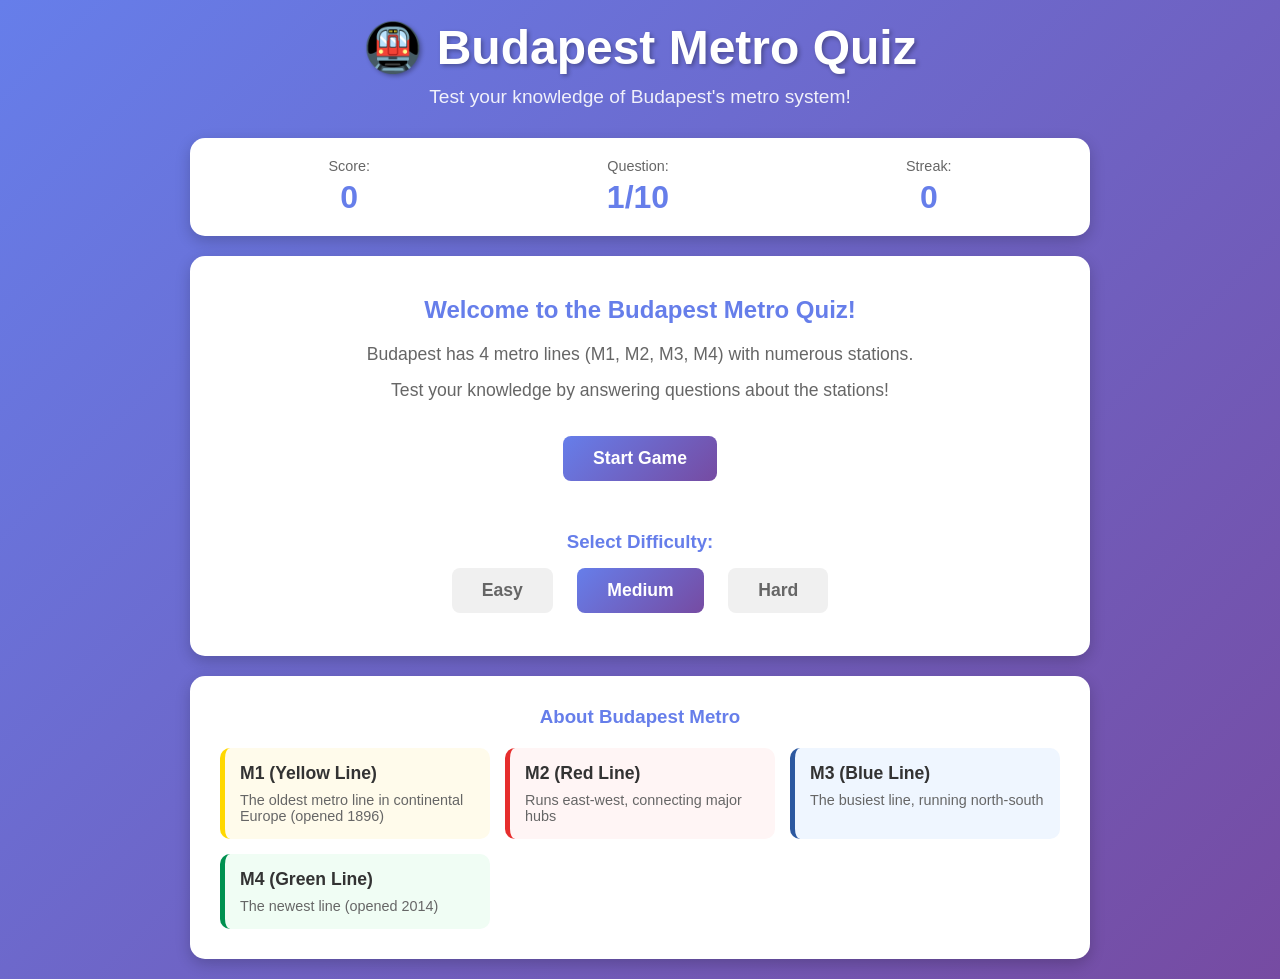
==== index.html @ 7fa1933d "Add complete Budapest Metro quiz game Co-authored-by: SanoKhan22 <58463387+SanoKhan22@users.noreply." ====
<!DOCTYPE html>
<html lang="en">
<head>
    <meta charset="UTF-8">
    <meta name="viewport" content="width=device-width, initial-scale=1.0">
    <title>Budapest Metro Game</title>
    <link rel="stylesheet" href="style.css">
</head>
<body>
    <div class="container">
        <header>
            <h1>🚇 Budapest Metro Quiz</h1>
            <p>Test your knowledge of Budapest's metro system!</p>
        </header>

        <div class="game-stats">
            <div class="stat">
                <span class="label">Score:</span>
                <span id="score" class="value">0</span>
            </div>
            <div class="stat">
                <span class="label">Question:</span>
                <span id="question-number" class="value">1/10</span>
            </div>
            <div class="stat">
                <span class="label">Streak:</span>
                <span id="streak" class="value">0</span>
            </div>
        </div>

        <div id="game-area">
            <div id="start-screen" class="screen active">
                <h2>Welcome to the Budapest Metro Quiz!</h2>
                <p>Budapest has 4 metro lines (M1, M2, M3, M4) with numerous stations.</p>
                <p>Test your knowledge by answering questions about the stations!</p>
                <button id="start-btn" class="btn btn-primary">Start Game</button>
                <div class="difficulty-selector">
                    <h3>Select Difficulty:</h3>
                    <button class="btn btn-difficulty" data-difficulty="easy">Easy</button>
                    <button class="btn btn-difficulty active" data-difficulty="medium">Medium</button>
                    <button class="btn btn-difficulty" data-difficulty="hard">Hard</button>
                </div>
            </div>

            <div id="question-screen" class="screen">
                <div class="question-card">
                    <div class="line-indicator">
                        <span id="line-name"></span>
                    </div>
                    <h2 id="question-text"></h2>
                    <div id="options" class="options-grid">
                        <!-- Options will be inserted here -->
                    </div>
                    <div id="feedback" class="feedback"></div>
                </div>
            </div>

            <div id="result-screen" class="screen">
                <h2>Game Over!</h2>
                <div class="result-stats">
                    <p>Final Score: <span id="final-score"></span></p>
                    <p>Correct Answers: <span id="correct-answers"></span>/10</p>
                    <p>Best Streak: <span id="best-streak"></span></p>
                    <p id="performance-message"></p>
                </div>
                <button id="restart-btn" class="btn btn-primary">Play Again</button>
            </div>
        </div>

        <div class="metro-info">
            <h3>About Budapest Metro</h3>
            <div class="metro-lines">
                <div class="line m1">
                    <strong>M1 (Yellow Line)</strong>
                    <p>The oldest metro line in continental Europe (opened 1896)</p>
                </div>
                <div class="line m2">
                    <strong>M2 (Red Line)</strong>
                    <p>Runs east-west, connecting major hubs</p>
                </div>
                <div class="line m3">
                    <strong>M3 (Blue Line)</strong>
                    <p>The busiest line, running north-south</p>
                </div>
                <div class="line m4">
                    <strong>M4 (Green Line)</strong>
                    <p>The newest line (opened 2014)</p>
                </div>
            </div>
        </div>
    </div>

    <script src="game.js"></script>
</body>
</html>
---- style.css ----
* {
    margin: 0;
    padding: 0;
    box-sizing: border-box;
}

body {
    font-family: 'Segoe UI', Tahoma, Geneva, Verdana, sans-serif;
    background: linear-gradient(135deg, #667eea 0%, #764ba2 100%);
    min-height: 100vh;
    padding: 20px;
    color: #333;
}

.container {
    max-width: 900px;
    margin: 0 auto;
}

header {
    text-align: center;
    color: white;
    margin-bottom: 30px;
}

header h1 {
    font-size: 3em;
    margin-bottom: 10px;
    text-shadow: 2px 2px 4px rgba(0, 0, 0, 0.3);
}

header p {
    font-size: 1.2em;
    opacity: 0.9;
}

.game-stats {
    display: flex;
    justify-content: space-around;
    background: white;
    padding: 20px;
    border-radius: 15px;
    box-shadow: 0 5px 15px rgba(0, 0, 0, 0.2);
    margin-bottom: 20px;
}

.stat {
    text-align: center;
}

.stat .label {
    display: block;
    font-size: 0.9em;
    color: #666;
    margin-bottom: 5px;
}

.stat .value {
    display: block;
    font-size: 2em;
    font-weight: bold;
    color: #667eea;
}

#game-area {
    background: white;
    border-radius: 15px;
    padding: 40px;
    box-shadow: 0 5px 15px rgba(0, 0, 0, 0.2);
    min-height: 400px;
}

.screen {
    display: none;
}

.screen.active {
    display: block;
    animation: fadeIn 0.5s;
}

@keyframes fadeIn {
    from {
        opacity: 0;
        transform: translateY(20px);
    }
    to {
        opacity: 1;
        transform: translateY(0);
    }
}

#start-screen {
    text-align: center;
}

#start-screen h2 {
    color: #667eea;
    margin-bottom: 20px;
}

#start-screen p {
    margin-bottom: 15px;
    font-size: 1.1em;
    color: #666;
}

.difficulty-selector {
    margin-top: 30px;
}

.difficulty-selector h3 {
    color: #667eea;
    margin-bottom: 15px;
}

.btn {
    padding: 12px 30px;
    font-size: 1.1em;
    border: none;
    border-radius: 8px;
    cursor: pointer;
    transition: all 0.3s;
    font-weight: bold;
}

.btn-primary {
    background: linear-gradient(135deg, #667eea 0%, #764ba2 100%);
    color: white;
    margin: 20px 0;
}

.btn-primary:hover {
    transform: translateY(-2px);
    box-shadow: 0 5px 15px rgba(102, 126, 234, 0.4);
}

.btn-difficulty {
    background: #f0f0f0;
    color: #666;
    margin: 0 10px;
}

.btn-difficulty.active {
    background: linear-gradient(135deg, #667eea 0%, #764ba2 100%);
    color: white;
}

.btn-difficulty:hover {
    transform: translateY(-2px);
}

.question-card {
    animation: slideIn 0.5s;
}

@keyframes slideIn {
    from {
        opacity: 0;
        transform: translateX(-20px);
    }
    to {
        opacity: 1;
        transform: translateX(0);
    }
}

.line-indicator {
    margin-bottom: 20px;
}

.line-indicator span {
    display: inline-block;
    padding: 10px 20px;
    border-radius: 25px;
    color: white;
    font-weight: bold;
    font-size: 1.1em;
}

#question-text {
    color: #333;
    margin-bottom: 30px;
    font-size: 1.5em;
}

.options-grid {
    display: grid;
    grid-template-columns: repeat(auto-fit, minmax(200px, 1fr));
    gap: 15px;
    margin-bottom: 20px;
}

.option-btn {
    padding: 20px;
    font-size: 1.1em;
    border: 2px solid #ddd;
    border-radius: 10px;
    background: white;
    cursor: pointer;
    transition: all 0.3s;
}

.option-btn:hover:not(:disabled) {
    background: #f8f8f8;
    border-color: #667eea;
    transform: translateY(-2px);
}

.option-btn:disabled {
    cursor: not-allowed;
}

.option-btn.correct {
    background: #4caf50;
    color: white;
    border-color: #4caf50;
    animation: pulse 0.5s;
}

.option-btn.incorrect {
    background: #f44336;
    color: white;
    border-color: #f44336;
    animation: shake 0.5s;
}

@keyframes pulse {
    0%, 100% {
        transform: scale(1);
    }
    50% {
        transform: scale(1.05);
    }
}

@keyframes shake {
    0%, 100% {
        transform: translateX(0);
    }
    25% {
        transform: translateX(-10px);
    }
    75% {
        transform: translateX(10px);
    }
}

.feedback {
    text-align: center;
    font-size: 1.2em;
    font-weight: bold;
    padding: 15px;
    border-radius: 8px;
    margin-top: 20px;
}

.feedback.correct {
    background: #e8f5e9;
    color: #4caf50;
}

.feedback.incorrect {
    background: #ffebee;
    color: #f44336;
}

#result-screen {
    text-align: center;
}

#result-screen h2 {
    color: #667eea;
    margin-bottom: 30px;
    font-size: 2.5em;
}

.result-stats {
    background: #f8f8f8;
    padding: 30px;
    border-radius: 10px;
    margin-bottom: 30px;
}

.result-stats p {
    margin: 15px 0;
    font-size: 1.3em;
}

.result-stats span {
    font-weight: bold;
    color: #667eea;
}

#performance-message {
    font-size: 1.5em;
    color: #764ba2;
    margin-top: 20px;
}

.metro-info {
    background: white;
    border-radius: 15px;
    padding: 30px;
    margin-top: 20px;
    box-shadow: 0 5px 15px rgba(0, 0, 0, 0.2);
}

.metro-info h3 {
    color: #667eea;
    margin-bottom: 20px;
    text-align: center;
}

.metro-lines {
    display: grid;
    grid-template-columns: repeat(auto-fit, minmax(200px, 1fr));
    gap: 15px;
}

.line {
    padding: 15px;
    border-radius: 10px;
    border-left: 5px solid;
}

.line.m1 {
    border-left-color: #FFD800;
    background: #fffbeb;
}

.line.m2 {
    border-left-color: #E62E2D;
    background: #fff5f5;
}

.line.m3 {
    border-left-color: #2C58A0;
    background: #eff6ff;
}

.line.m4 {
    border-left-color: #009150;
    background: #f0fdf4;
}

.line strong {
    display: block;
    margin-bottom: 8px;
    font-size: 1.1em;
}

.line p {
    font-size: 0.9em;
    color: #666;
}

/* Responsive design */
@media (max-width: 768px) {
    header h1 {
        font-size: 2em;
    }
    
    #game-area {
        padding: 20px;
    }
    
    .options-grid {
        grid-template-columns: 1fr;
    }
    
    .game-stats {
        flex-direction: column;
        gap: 15px;
    }
    
    .btn-difficulty {
        display: block;
        width: 100%;
        margin: 10px 0;
    }
}
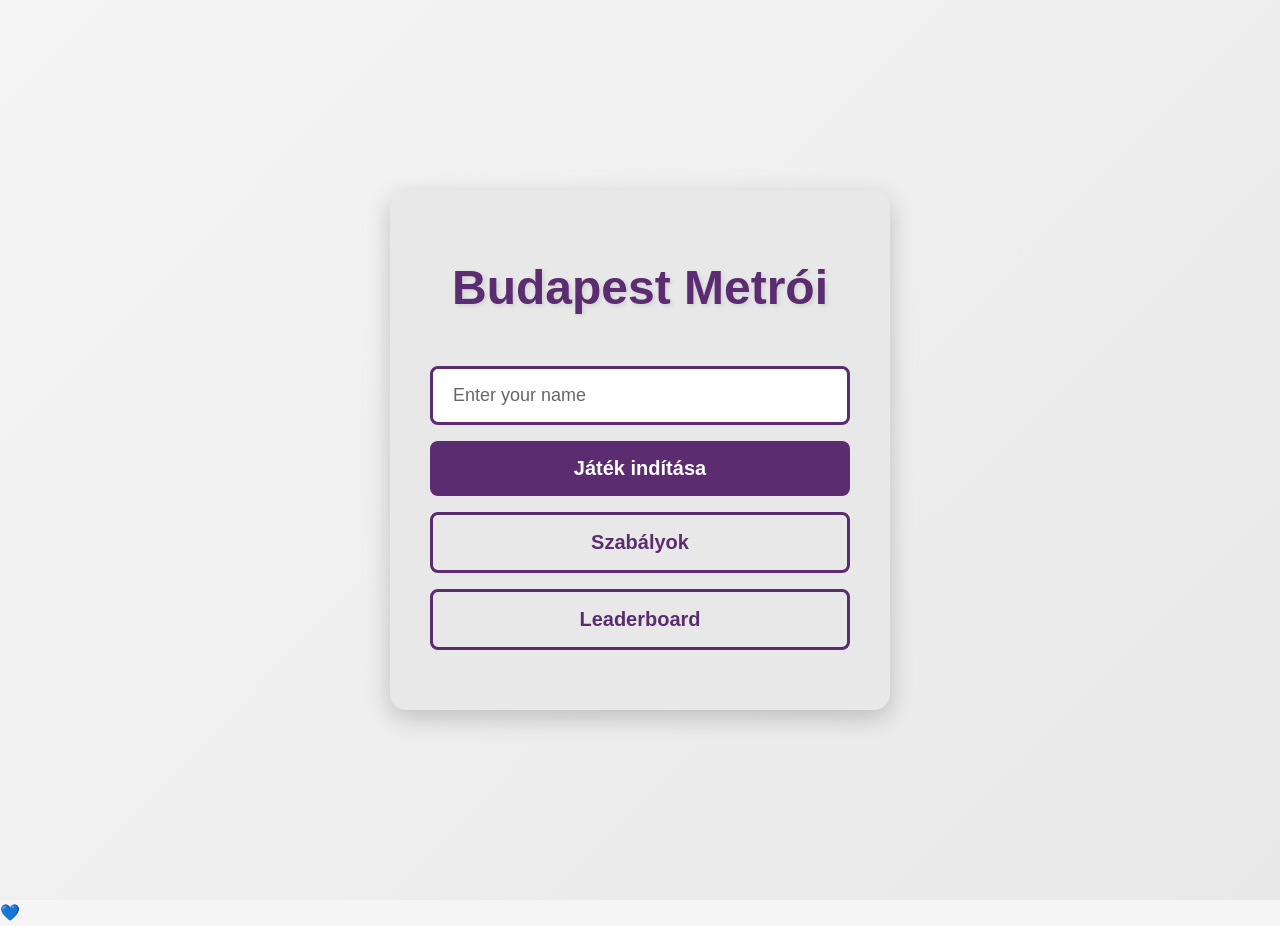
==== commit 4acf4e90: "Initial commit: Budapest Metro Game - Foundation complete (22%)" ====
--- a/index.html
+++ b/index.html
@@ -1,95 +1,164 @@
 <!DOCTYPE html>
 <html lang="en">
 <head>
-    <meta charset="UTF-8">
-    <meta name="viewport" content="width=device-width, initial-scale=1.0">
-    <title>Budapest Metro Game</title>
-    <link rel="stylesheet" href="style.css">
+  <meta charset="UTF-8">
+  <meta name="viewport" content="width=device-width, initial-scale=1.0">
+  <title>Budapest Metrói - Metro Building Game</title>
+  
+  <!-- CSS Files -->
+  <link rel="stylesheet" href="css/styles.css">
+  <link rel="stylesheet" href="css/menu.css">
+  <link rel="stylesheet" href="css/game.css">
+  <link rel="stylesheet" href="css/grid.css">
 </head>
 <body>
-    <div class="container">
-        <header>
-            <h1>🚇 Budapest Metro Quiz</h1>
-            <p>Test your knowledge of Budapest's metro system!</p>
-        </header>
+  
+  <!-- Menu Screen -->
+  <div id="menu-screen" class="screen">
+    <div class="menu-container">
+      <h1 class="menu-title">Budapest Metrói</h1>
+      
+      <div class="menu-form">
+        <input type="text" id="player-name-input" class="name-input" placeholder="Enter your name" maxlength="30">
+        <button id="start-game-btn" class="menu-button">Játék indítása</button>
+        <button id="rules-btn" class="menu-button secondary">Szabályok</button>
+        <button id="leaderboard-btn" class="menu-button secondary">Leaderboard</button>
+      </div>
+    </div>
+  </div>
 
-        <div class="game-stats">
-            <div class="stat">
-                <span class="label">Score:</span>
-                <span id="score" class="value">0</span>
-            </div>
-            <div class="stat">
-                <span class="label">Question:</span>
-                <span id="question-number" class="value">1/10</span>
-            </div>
-            <div class="stat">
-                <span class="label">Streak:</span>
-                <span id="streak" class="value">0</span>
-            </div>
+  <!-- Rules Modal -->
+  <div id="rules-modal" class="modal hidden">
+    <div class="modal-content">
+      <button id="close-rules-btn" class="close-btn">&times;</button>
+      <h2>Game Rules</h2>
+      <div class="rules-content">
+        <h3>How to Play:</h3>
+        <p>Build 4 metro lines (M1, M2, M3, M4) across Budapest's 10×10 grid.</p>
+        
+        <h3>Controls:</h3>
+        <ul>
+          <li><strong>Draw Card:</strong> Click "Draw Card" button</li>
+          <li><strong>Build Segment:</strong> Click starting station, then click target station</li>
+          <li><strong>Skip Turn:</strong> Click "Skip" to draw next card without building</li>
+        </ul>
+        
+        <h3>Rules:</h3>
+        <ul>
+          <li>Segments must be at 90° or 45° angles</li>
+          <li>Cannot intersect other segments (except at stations)</li>
+          <li>Cannot pass through intermediate stations</li>
+          <li>Cannot revisit stations on same line (no loops)</li>
+          <li>Only one segment between any two stations</li>
+        </ul>
+        
+        <h3>Scoring:</h3>
+        <ul>
+          <li><strong>Round:</strong> (Districts × Max in District) + Danube Crossings</li>
+          <li><strong>Railway:</strong> Points for visiting train stations</li>
+          <li><strong>Junctions:</strong> 2pts (2 lines), 5pts (3 lines), 9pts (4 lines)</li>
+        </ul>
+      </div>
+    </div>
+  </div>
+
+  <!-- Leaderboard Modal -->
+  <div id="leaderboard-modal" class="modal hidden">
+    <div class="modal-content">
+      <button id="close-leaderboard-btn" class="close-btn">&times;</button>
+      <h2>Leaderboard</h2>
+      <div id="leaderboard-content" class="leaderboard-content">
+        <!-- Populated by JavaScript -->
+      </div>
+    </div>
+  </div>
+
+  <!-- Game Screen -->
+  <div id="game-screen" class="screen hidden">
+    <div class="game-layout">
+      
+      <!-- Left: Game Grid -->
+      <div class="grid-section">
+        <div class="game-header">
+          <div class="player-info">
+            <span class="label">Player:</span>
+            <span id="player-name-display" class="value">-</span>
+          </div>
+          <div class="timer-info">
+            <span class="label">Time:</span>
+            <span id="timer-display" class="value">00:00</span>
+          </div>
+          <div class="line-info">
+            <span class="label">Line:</span>
+            <span id="current-line-display" class="value">-</span>
+          </div>
+        </div>
+        
+        <div id="grid-container" class="grid-container">
+          <!-- Grid populated by JavaScript -->
+        </div>
+      </div>
+
+      <!-- Right: Info Panel -->
+      <div class="info-panel">
+        
+        <!-- Current Card -->
+        <div class="card-section">
+          <h3>Current Card</h3>
+          <div id="card-display" class="card-display">
+            <div class="card-placeholder">Draw a card to start</div>
+          </div>
+          <div class="card-actions">
+            <button id="draw-card-btn" class="btn btn-primary">Draw Card</button>
+            <button id="skip-card-btn" class="btn btn-secondary">Skip</button>
+          </div>
         </div>
 
-        <div id="game-area">
-            <div id="start-screen" class="screen active">
-                <h2>Welcome to the Budapest Metro Quiz!</h2>
-                <p>Budapest has 4 metro lines (M1, M2, M3, M4) with numerous stations.</p>
-                <p>Test your knowledge by answering questions about the stations!</p>
-                <button id="start-btn" class="btn btn-primary">Start Game</button>
-                <div class="difficulty-selector">
-                    <h3>Select Difficulty:</h3>
-                    <button class="btn btn-difficulty" data-difficulty="easy">Easy</button>
-                    <button class="btn btn-difficulty active" data-difficulty="medium">Medium</button>
-                    <button class="btn btn-difficulty" data-difficulty="hard">Hard</button>
-                </div>
-            </div>
-
-            <div id="question-screen" class="screen">
-                <div class="question-card">
-                    <div class="line-indicator">
-                        <span id="line-name"></span>
-                    </div>
-                    <h2 id="question-text"></h2>
-                    <div id="options" class="options-grid">
-                        <!-- Options will be inserted here -->
-                    </div>
-                    <div id="feedback" class="feedback"></div>
-                </div>
-            </div>
-
-            <div id="result-screen" class="screen">
-                <h2>Game Over!</h2>
-                <div class="result-stats">
-                    <p>Final Score: <span id="final-score"></span></p>
-                    <p>Correct Answers: <span id="correct-answers"></span>/10</p>
-                    <p>Best Streak: <span id="best-streak"></span></p>
-                    <p id="performance-message"></p>
-                </div>
-                <button id="restart-btn" class="btn btn-primary">Play Again</button>
-            </div>
+        <!-- Round Info -->
+        <div class="round-section">
+          <h3>Round <span id="round-number">1</span>/4</h3>
+          <div id="round-order-display" class="round-order">
+            <!-- Populated by JavaScript -->
+          </div>
         </div>
 
-        <div class="metro-info">
-            <h3>About Budapest Metro</h3>
-            <div class="metro-lines">
-                <div class="line m1">
-                    <strong>M1 (Yellow Line)</strong>
-                    <p>The oldest metro line in continental Europe (opened 1896)</p>
-                </div>
-                <div class="line m2">
-                    <strong>M2 (Red Line)</strong>
-                    <p>Runs east-west, connecting major hubs</p>
-                </div>
-                <div class="line m3">
-                    <strong>M3 (Blue Line)</strong>
-                    <p>The busiest line, running north-south</p>
-                </div>
-                <div class="line m4">
-                    <strong>M4 (Green Line)</strong>
-                    <p>The newest line (opened 2014)</p>
-                </div>
-            </div>
+        <!-- Scoring Panel -->
+        <div class="scoring-section">
+          <h3>Scoring</h3>
+          <div id="score-display" class="score-display">
+            <!-- Populated by JavaScript -->
+          </div>
         </div>
+
+        <!-- Actions -->
+        <div class="game-actions">
+          <button id="end-round-btn" class="btn btn-secondary hidden">End Round</button>
+          <button id="back-to-menu-btn" class="btn btn-secondary">Back to Menu</button>
+        </div>
+      </div>
+
     </div>
+  </div>
 
-    <script src="game.js"></script>
+  <!-- JavaScript Files (Load in order) -->
+  <script src="js/constants.js"></script>
+  <script src="js/models/Station.js"></script>
+  <script src="js/models/Card.js"></script>
+  <script src="js/models/MetroLine.js"></script>
+  <script src="js/models/GameState.js"></script>
+  <script src="js/utils/geometry.js"></script>
+  <script src="js/utils/validation.js"></script>
+  <script src="js/utils/scoring.js"></script>
+  <script src="js/utils/storage.js"></script>
+  <script src="js/controllers/CardController.js"></script>
+  <script src="js/controllers/SegmentController.js"></script>
+  <script src="js/controllers/GameController.js"></script>
+  <script src="js/views/MenuView.js"></script>
+  <script src="js/views/GridView.js"></script>
+  <script src="js/views/ScoreView.js"></script>
+  <script src="js/views/GameView.js"></script>
+  <script src="js/app.js"></script>
+
+  💙
 </body>
 </html>
--- a/css/styles.css
+++ b/css/styles.css
@@ -0,0 +1,234 @@
+/* Global Styles and CSS Variables */
+
+:root {
+  /* Colors */
+  --primary-purple: #5B2C6F;
+  --primary-purple-light: #7B3C8F;
+  --primary-purple-dark: #4B1C5F;
+  
+  --metro-m1: #FFD800;
+  --metro-m2: #E41F18;
+  --metro-m3: #005CA5;
+  --metro-m4: #4CA22F;
+  
+  --danube-blue: #4A90E2;
+  --bg-light: #f5f5f5;
+  --bg-medium: #e8e8e8;
+  --bg-dark: #d0d0d0;
+  
+  --text-dark: #333;
+  --text-light: #666;
+  --white: #ffffff;
+  --black: #000000;
+  
+  /* Spacing */
+  --spacing-xs: 4px;
+  --spacing-sm: 8px;
+  --spacing-md: 16px;
+  --spacing-lg: 24px;
+  --spacing-xl: 32px;
+  
+  /* Border Radius */
+  --radius-sm: 4px;
+  --radius-md: 8px;
+  --radius-lg: 12px;
+  --radius-xl: 16px;
+  
+  /* Shadows */
+  --shadow-sm: 0 2px 4px rgba(0, 0, 0, 0.1);
+  --shadow-md: 0 4px 12px rgba(0, 0, 0, 0.15);
+  --shadow-lg: 0 8px 24px rgba(0, 0, 0, 0.2);
+  
+  /* Transitions */
+  --transition-fast: 0.15s ease;
+  --transition-normal: 0.3s ease;
+  --transition-slow: 0.5s ease;
+}
+
+/* Reset and Base Styles */
+* {
+  margin: 0;
+  padding: 0;
+  box-sizing: border-box;
+}
+
+body {
+  font-family: 'Segoe UI', Tahoma, Geneva, Verdana, sans-serif;
+  background: var(--bg-light);
+  color: var(--text-dark);
+  line-height: 1.6;
+  overflow-x: hidden;
+}
+
+/* Screen Management */
+.screen {
+  min-height: 100vh;
+  display: flex;
+  align-items: center;
+  justify-content: center;
+  padding: var(--spacing-lg);
+}
+
+.screen.hidden {
+  display: none;
+}
+
+/* Buttons */
+.btn {
+  padding: 12px 24px;
+  font-size: 16px;
+  font-weight: 600;
+  border: none;
+  border-radius: var(--radius-md);
+  cursor: pointer;
+  transition: all var(--transition-normal);
+  font-family: inherit;
+}
+
+.btn:hover {
+  transform: translateY(-2px);
+  box-shadow: var(--shadow-md);
+}
+
+.btn:active {
+  transform: translateY(0);
+}
+
+.btn:disabled {
+  opacity: 0.5;
+  cursor: not-allowed;
+  transform: none;
+}
+
+.btn-primary {
+  background: var(--primary-purple);
+  color: var(--white);
+}
+
+.btn-primary:hover:not(:disabled) {
+  background: var(--primary-purple-light);
+}
+
+.btn-secondary {
+  background: var(--white);
+  color: var(--primary-purple);
+  border: 2px solid var(--primary-purple);
+}
+
+.btn-secondary:hover:not(:disabled) {
+  background: var(--primary-purple);
+  color: var(--white);
+}
+
+/* Modal Styles */
+.modal {
+  position: fixed;
+  top: 0;
+  left: 0;
+  width: 100%;
+  height: 100%;
+  background: rgba(0, 0, 0, 0.5);
+  display: flex;
+  align-items: center;
+  justify-content: center;
+  z-index: 1000;
+  padding: var(--spacing-lg);
+}
+
+.modal.hidden {
+  display: none;
+}
+
+.modal-content {
+  background: var(--white);
+  border-radius: var(--radius-xl);
+  padding: var(--spacing-xl);
+  max-width: 600px;
+  width: 100%;
+  max-height: 80vh;
+  overflow-y: auto;
+  position: relative;
+  box-shadow: var(--shadow-lg);
+}
+
+.close-btn {
+  position: absolute;
+  top: var(--spacing-md);
+  right: var(--spacing-md);
+  background: none;
+  border: none;
+  font-size: 32px;
+  cursor: pointer;
+  color: var(--text-light);
+  transition: color var(--transition-fast);
+  width: 40px;
+  height: 40px;
+  display: flex;
+  align-items: center;
+  justify-content: center;
+}
+
+.close-btn:hover {
+  color: var(--text-dark);
+}
+
+.modal-content h2 {
+  color: var(--primary-purple);
+  margin-bottom: var(--spacing-lg);
+  font-size: 28px;
+}
+
+.modal-content h3 {
+  color: var(--primary-purple);
+  margin-top: var(--spacing-lg);
+  margin-bottom: var(--spacing-sm);
+  font-size: 20px;
+}
+
+.modal-content ul {
+  margin-left: var(--spacing-lg);
+  margin-bottom: var(--spacing-md);
+}
+
+.modal-content li {
+  margin-bottom: var(--spacing-xs);
+}
+
+/* Utility Classes */
+.hidden {
+  display: none !important;
+}
+
+.text-center {
+  text-align: center;
+}
+
+.mt-sm { margin-top: var(--spacing-sm); }
+.mt-md { margin-top: var(--spacing-md); }
+.mt-lg { margin-top: var(--spacing-lg); }
+
+.mb-sm { margin-bottom: var(--spacing-sm); }
+.mb-md { margin-bottom: var(--spacing-md); }
+.mb-lg { margin-bottom: var(--spacing-lg); }
+
+/* Responsive Design */
+@media (max-width: 1200px) {
+  .game-layout {
+    flex-direction: column;
+  }
+}
+
+@media (max-width: 768px) {
+  :root {
+    --spacing-lg: 16px;
+    --spacing-xl: 24px;
+  }
+  
+  .screen {
+    padding: var(--spacing-md);
+  }
+  
+  .modal-content {
+    padding: var(--spacing-lg);
+  }
+}
--- a/css/menu.css
+++ b/css/menu.css
@@ -0,0 +1,138 @@
+/* Menu Screen Styles */
+
+#menu-screen {
+  background: linear-gradient(135deg, var(--bg-light) 0%, var(--bg-medium) 100%);
+}
+
+.menu-container {
+  background: var(--bg-medium);
+  border-radius: var(--radius-xl);
+  padding: 60px 40px;
+  text-align: center;
+  box-shadow: var(--shadow-lg);
+  max-width: 500px;
+  width: 100%;
+}
+
+.menu-title {
+  font-size: 48px;
+  font-weight: bold;
+  color: var(--primary-purple);
+  margin-bottom: 40px;
+  text-shadow: 2px 2px 4px rgba(0, 0, 0, 0.1);
+}
+
+.menu-form {
+  display: flex;
+  flex-direction: column;
+  gap: var(--spacing-md);
+}
+
+.name-input {
+  width: 100%;
+  padding: 16px 20px;
+  font-size: 18px;
+  border: 3px solid var(--primary-purple);
+  border-radius: var(--radius-md);
+  font-family: inherit;
+  transition: all var(--transition-normal);
+  background: var(--white);
+}
+
+.name-input:focus {
+  outline: none;
+  border-color: var(--primary-purple-light);
+  box-shadow: 0 0 0 3px rgba(91, 44, 111, 0.1);
+}
+
+.name-input::placeholder {
+  color: var(--text-light);
+}
+
+.menu-button {
+  width: 100%;
+  padding: 16px 32px;
+  font-size: 20px;
+  font-weight: bold;
+  color: var(--white);
+  background: var(--primary-purple);
+  border: none;
+  border-radius: var(--radius-md);
+  cursor: pointer;
+  transition: all var(--transition-normal);
+  font-family: inherit;
+}
+
+.menu-button:hover {
+  background: var(--primary-purple-light);
+  transform: translateY(-2px);
+  box-shadow: var(--shadow-md);
+}
+
+.menu-button:active {
+  transform: translateY(0);
+}
+
+.menu-button.secondary {
+  background: transparent;
+  color: var(--primary-purple);
+  border: 3px solid var(--primary-purple);
+}
+
+.menu-button.secondary:hover {
+  background: var(--primary-purple);
+  color: var(--white);
+}
+
+/* Leaderboard Styles */
+.leaderboard-content {
+  max-height: 400px;
+  overflow-y: auto;
+}
+
+.leaderboard-table {
+  width: 100%;
+  border-collapse: collapse;
+  margin-top: var(--spacing-md);
+}
+
+.leaderboard-table th {
+  background: var(--primary-purple);
+  color: var(--white);
+  padding: 12px;
+  text-align: left;
+  font-weight: 600;
+}
+
+.leaderboard-table td {
+  padding: 12px;
+  border-bottom: 1px solid var(--bg-medium);
+}
+
+.leaderboard-table tr:hover {
+  background: var(--bg-light);
+}
+
+.leaderboard-empty {
+  text-align: center;
+  padding: var(--spacing-xl);
+  color: var(--text-light);
+  font-style: italic;
+}
+
+/* Responsive Menu */
+@media (max-width: 768px) {
+  .menu-container {
+    padding: 40px 24px;
+  }
+  
+  .menu-title {
+    font-size: 36px;
+    margin-bottom: 30px;
+  }
+  
+  .menu-button {
+    font-size: 18px;
+    padding: 14px 28px;
+  }
+}
--- a/css/game.css
+++ b/css/game.css
@@ -0,0 +1,302 @@
+/* Game Screen Layout */
+
+#game-screen {
+  padding: var(--spacing-md);
+  align-items: flex-start;
+}
+
+.game-layout {
+  display: grid;
+  grid-template-columns: 1fr 400px;
+  gap: var(--spacing-lg);
+  width: 100%;
+  max-width: 1400px;
+  margin: 0 auto;
+}
+
+/* Grid Section */
+.grid-section {
+  background: var(--bg-medium);
+  border-radius: var(--radius-lg);
+  padding: var(--spacing-lg);
+  box-shadow: var(--shadow-md);
+}
+
+.game-header {
+  display: flex;
+  justify-content: space-between;
+  align-items: center;
+  margin-bottom: var(--spacing-lg);
+  padding: var(--spacing-md);
+  background: var(--white);
+  border-radius: var(--radius-md);
+  flex-wrap: wrap;
+  gap: var(--spacing-md);
+}
+
+.player-info,
+.timer-info,
+.line-info {
+  display: flex;
+  align-items: center;
+  gap: var(--spacing-sm);
+}
+
+.game-header .label {
+  font-weight: 600;
+  color: var(--text-light);
+}
+
+.game-header .value {
+  font-weight: bold;
+  color: var(--text-dark);
+  font-size: 18px;
+}
+
+#current-line-display {
+  padding: 4px 12px;
+  border-radius: var(--radius-sm);
+  color: var(--white);
+  font-weight: bold;
+}
+
+/* Info Panel */
+.info-panel {
+  display: flex;
+  flex-direction: column;
+  gap: var(--spacing-lg);
+}
+
+.card-section,
+.round-section,
+.scoring-section {
+  background: var(--bg-medium);
+  border-radius: var(--radius-lg);
+  padding: var(--spacing-lg);
+  box-shadow: var(--shadow-md);
+}
+
+.card-section h3,
+.round-section h3,
+.scoring-section h3 {
+  color: var(--primary-purple);
+  margin-bottom: var(--spacing-md);
+  font-size: 18px;
+  font-weight: 600;
+}
+
+/* Card Display */
+.card-display {
+  min-height: 140px;
+  display: flex;
+  align-items: center;
+  justify-content: center;
+  margin-bottom: var(--spacing-md);
+}
+
+.card-placeholder {
+  color: var(--text-light);
+  font-style: italic;
+  text-align: center;
+}
+
+.card {
+  width: 200px;
+  height: 120px;
+  border-radius: var(--radius-md);
+  overflow: hidden;
+  box-shadow: var(--shadow-md);
+  position: relative;
+  transition: transform var(--transition-normal);
+}
+
+.card:hover {
+  transform: scale(1.05);
+}
+
+.card.center-platform {
+  background: linear-gradient(to bottom, 
+    var(--bg-dark) 0%, 
+    var(--bg-dark) 30%, 
+    var(--bg-light) 30%, 
+    var(--bg-light) 70%, 
+    var(--bg-dark) 70%, 
+    var(--bg-dark) 100%);
+}
+
+.card.side-platform {
+  background: linear-gradient(to bottom, 
+    var(--bg-light) 0%, 
+    var(--bg-light) 30%, 
+    var(--bg-dark) 30%, 
+    var(--bg-dark) 70%, 
+    var(--bg-light) 70%, 
+    var(--bg-light) 100%);
+}
+
+.card-letter {
+  position: absolute;
+  top: 50%;
+  left: 50%;
+  transform: translate(-50%, -50%);
+  width: 60px;
+  height: 60px;
+  background: var(--black);
+  color: var(--white);
+  border-radius: 50%;
+  display: flex;
+  align-items: center;
+  justify-content: center;
+  font-size: 32px;
+  font-weight: bold;
+  z-index: 2;
+  box-shadow: var(--shadow-md);
+}
+
+.card-tracks {
+  position: absolute;
+  width: 100%;
+  height: 100%;
+  display: flex;
+  justify-content: space-between;
+  padding: 0 20px;
+}
+
+.track {
+  width: 30px;
+  height: 100%;
+  background: repeating-linear-gradient(
+    0deg,
+    #666 0px,
+    #666 3px,
+    transparent 3px,
+    transparent 8px
+  );
+}
+
+.card-people {
+  position: absolute;
+  width: 100%;
+  height: 100%;
+  display: flex;
+  align-items: center;
+  justify-content: space-around;
+  padding: 10px;
+  color: #9B7BA8;
+  font-size: 12px;
+}
+
+.card-actions {
+  display: flex;
+  gap: var(--spacing-sm);
+}
+
+.card-actions .btn {
+  flex: 1;
+}
+
+/* Round Section */
+.round-order {
+  display: flex;
+  gap: var(--spacing-sm);
+  flex-wrap: wrap;
+}
+
+.round-indicator {
+  width: 40px;
+  height: 40px;
+  border-radius: 50%;
+  display: flex;
+  align-items: center;
+  justify-content: center;
+  font-weight: bold;
+  color: var(--white);
+  font-size: 14px;
+  box-shadow: var(--shadow-sm);
+}
+
+.round-indicator.current {
+  box-shadow: 0 0 0 3px rgba(91, 44, 111, 0.3);
+  transform: scale(1.1);
+}
+
+.round-indicator.completed {
+  opacity: 0.5;
+}
+
+/* Scoring Section */
+.score-display {
+  display: flex;
+  flex-direction: column;
+  gap: var(--spacing-sm);
+}
+
+.score-item {
+  display: flex;
+  justify-content: space-between;
+  align-items: center;
+  padding: var(--spacing-sm);
+  background: var(--white);
+  border-radius: var(--radius-sm);
+}
+
+.score-item .label {
+  color: var(--text-light);
+  font-size: 14px;
+}
+
+.score-item .value {
+  font-weight: bold;
+  color: var(--text-dark);
+  font-size: 16px;
+}
+
+.score-item.total {
+  background: var(--primary-purple);
+  color: var(--white);
+  font-size: 18px;
+  font-weight: bold;
+}
+
+.score-item.total .label,
+.score-item.total .value {
+  color: var(--white);
+}
+
+/* Game Actions */
+.game-actions {
+  display: flex;
+  flex-direction: column;
+  gap: var(--spacing-sm);
+}
+
+/* Responsive Game Layout */
+@media (max-width: 1200px) {
+  .game-layout {
+    grid-template-columns: 1fr;
+  }
+  
+  .info-panel {
+    max-width: 600px;
+    margin: 0 auto;
+    width: 100%;
+  }
+}
+
+@media (max-width: 768px) {
+  .game-header {
+    flex-direction: column;
+    align-items: flex-start;
+  }
+  
+  .card {
+    width: 160px;
+    height: 96px;
+  }
+  
+  .card-letter {
+    width: 50px;
+    height: 50px;
+    font-size: 28px;
+  }
+}
--- a/css/grid.css
+++ b/css/grid.css
@@ -0,0 +1,280 @@
+/* Grid and Station Styles */
+
+.grid-container {
+  background: var(--white);
+  border-radius: var(--radius-md);
+  padding: var(--spacing-md);
+  position: relative;
+}
+
+.game-grid {
+  display: grid;
+  grid-template-columns: repeat(10, 1fr);
+  gap: 6px;
+  aspect-ratio: 1;
+  max-width: 700px;
+  margin: 0 auto;
+  position: relative;
+}
+
+/* Grid Cell */
+.grid-cell {
+  aspect-ratio: 1;
+  display: flex;
+  align-items: center;
+  justify-content: center;
+  position: relative;
+  background: var(--bg-light);
+  border-radius: var(--radius-sm);
+  transition: background var(--transition-fast);
+}
+
+.grid-cell:hover {
+  background: #e0e0e0;
+}
+
+.grid-cell.selectable {
+  cursor: pointer;
+}
+
+.grid-cell.selected {
+  background: rgba(91, 44, 111, 0.2);
+  box-shadow: inset 0 0 0 2px var(--primary-purple);
+}
+
+.grid-cell.valid-target {
+  background: rgba(76, 162, 47, 0.2);
+  cursor: pointer;
+}
+
+.grid-cell.valid-target:hover {
+  background: rgba(76, 162, 47, 0.3);
+}
+
+.grid-cell.invalid-target {
+  background: rgba(228, 31, 24, 0.2);
+  cursor: not-allowed;
+}
+
+/* Station Styles */
+.station {
+  width: 80%;
+  height: 80%;
+  border-radius: 50%;
+  background: var(--black);
+  color: var(--white);
+  display: flex;
+  align-items: center;
+  justify-content: center;
+  font-weight: bold;
+  font-size: clamp(10px, 1.2vw, 16px);
+  position: relative;
+  cursor: pointer;
+  transition: transform var(--transition-fast);
+  box-shadow: var(--shadow-sm);
+  z-index: 2;
+}
+
+.station:hover {
+  transform: scale(1.15);
+  box-shadow: var(--shadow-md);
+}
+
+/* Starting Stations */
+.station.start-m1 {
+  background: var(--metro-m1);
+  color: var(--black);
+}
+
+.station.start-m2 {
+  background: var(--metro-m2);
+  color: var(--white);
+}
+
+.station.start-m3 {
+  background: var(--metro-m3);
+  color: var(--white);
+}
+
+.station.start-m4 {
+  background: var(--metro-m4);
+  color: var(--white);
+}
+
+/* Joker Station */
+.station.joker {
+  background: var(--black);
+  color: var(--white);
+  font-size: clamp(12px, 1.5vw, 20px);
+}
+
+.station.joker::after {
+  content: 'Deák tér';
+  position: absolute;
+  bottom: -20px;
+  left: 50%;
+  transform: translateX(-50%);
+  font-size: 8px;
+  white-space: nowrap;
+  color: var(--text-dark);
+  font-weight: normal;
+}
+
+/* Train Station Icon */
+.train-icon {
+  position: absolute;
+  bottom: -6px;
+  right: -6px;
+  width: 18px;
+  height: 18px;
+  background: var(--danube-blue);
+  border-radius: 50%;
+  display: flex;
+  align-items: center;
+  justify-content: center;
+  font-size: 10px;
+  color: var(--white);
+  box-shadow: var(--shadow-sm);
+  z-index: 3;
+}
+
+/* Danube River */
+.danube-river {
+  position: absolute;
+  left: 50%;
+  top: 0;
+  bottom: 0;
+  width: 24px;
+  background: linear-gradient(180deg, 
+    rgba(74, 144, 226, 0.2) 0%, 
+    rgba(74, 144, 226, 0.4) 50%, 
+    rgba(74, 144, 226, 0.2) 100%);
+  transform: translateX(-50%);
+  pointer-events: none;
+  z-index: 1;
+  border-left: 2px dashed rgba(74, 144, 226, 0.5);
+  border-right: 2px dashed rgba(74, 144, 226, 0.5);
+}
+
+/* Segment Lines */
+.segment-line {
+  position: absolute;
+  pointer-events: none;
+  z-index: 1;
+  transition: opacity var(--transition-fast);
+}
+
+.segment-line line {
+  stroke-width: 4;
+  stroke-linecap: round;
+}
+
+/* Segment Colors */
+.segment-m1 { stroke: var(--metro-m1); }
+.segment-m2 { stroke: var(--metro-m2); }
+.segment-m3 { stroke: var(--metro-m3); }
+.segment-m4 { stroke: var(--metro-m4); }
+
+/* Visited Stations */
+.station.visited {
+  box-shadow: 0 0 0 3px rgba(0, 0, 0, 0.2);
+}
+
+.station.visited-m1 {
+  box-shadow: 0 0 0 3px var(--metro-m1);
+}
+
+.station.visited-m2 {
+  box-shadow: 0 0 0 3px var(--metro-m2);
+}
+
+.station.visited-m3 {
+  box-shadow: 0 0 0 3px var(--metro-m3);
+}
+
+.station.visited-m4 {
+  box-shadow: 0 0 0 3px var(--metro-m4);
+}
+
+/* Junction Indicators */
+.station.junction-2 {
+  box-shadow: 0 0 0 4px rgba(91, 44, 111, 0.5);
+}
+
+.station.junction-3 {
+  box-shadow: 0 0 0 5px rgba(91, 44, 111, 0.7);
+}
+
+.station.junction-4 {
+  box-shadow: 0 0 0 6px var(--primary-purple);
+  animation: pulse 2s infinite;
+}
+
+@keyframes pulse {
+  0%, 100% {
+    box-shadow: 0 0 0 6px var(--primary-purple);
+  }
+  50% {
+    box-shadow: 0 0 0 8px var(--primary-purple);
+  }
+}
+
+/* Endpoint Indicators */
+.station.endpoint {
+  animation: glow 1.5s ease-in-out infinite;
+}
+
+@keyframes glow {
+  0%, 100% {
+    box-shadow: 0 0 8px rgba(76, 162, 47, 0.5);
+  }
+  50% {
+    box-shadow: 0 0 16px rgba(76, 162, 47, 0.8);
+  }
+}
+
+/* Heavy Traffic Station (Abilities Mode) */
+.station.heavy-traffic::before {
+  content: '2×';
+  position: absolute;
+  top: -8px;
+  right: -8px;
+  background: var(--primary-purple);
+  color: var(--white);
+  font-size: 10px;
+  padding: 2px 4px;
+  border-radius: var(--radius-sm);
+  font-weight: bold;
+  z-index: 4;
+}
+
+/* Responsive Grid */
+@media (max-width: 768px) {
+  .game-grid {
+    gap: 4px;
+  }
+  
+  .station {
+    font-size: clamp(8px, 2vw, 12px);
+  }
+  
+  .train-icon {
+    width: 14px;
+    height: 14px;
+    font-size: 8px;
+  }
+  
+  .danube-river {
+    width: 16px;
+  }
+}
+
+@media (max-width: 480px) {
+  .game-grid {
+    gap: 2px;
+  }
+  
+  .grid-cell {
+    border-radius: 2px;
+  }
+}
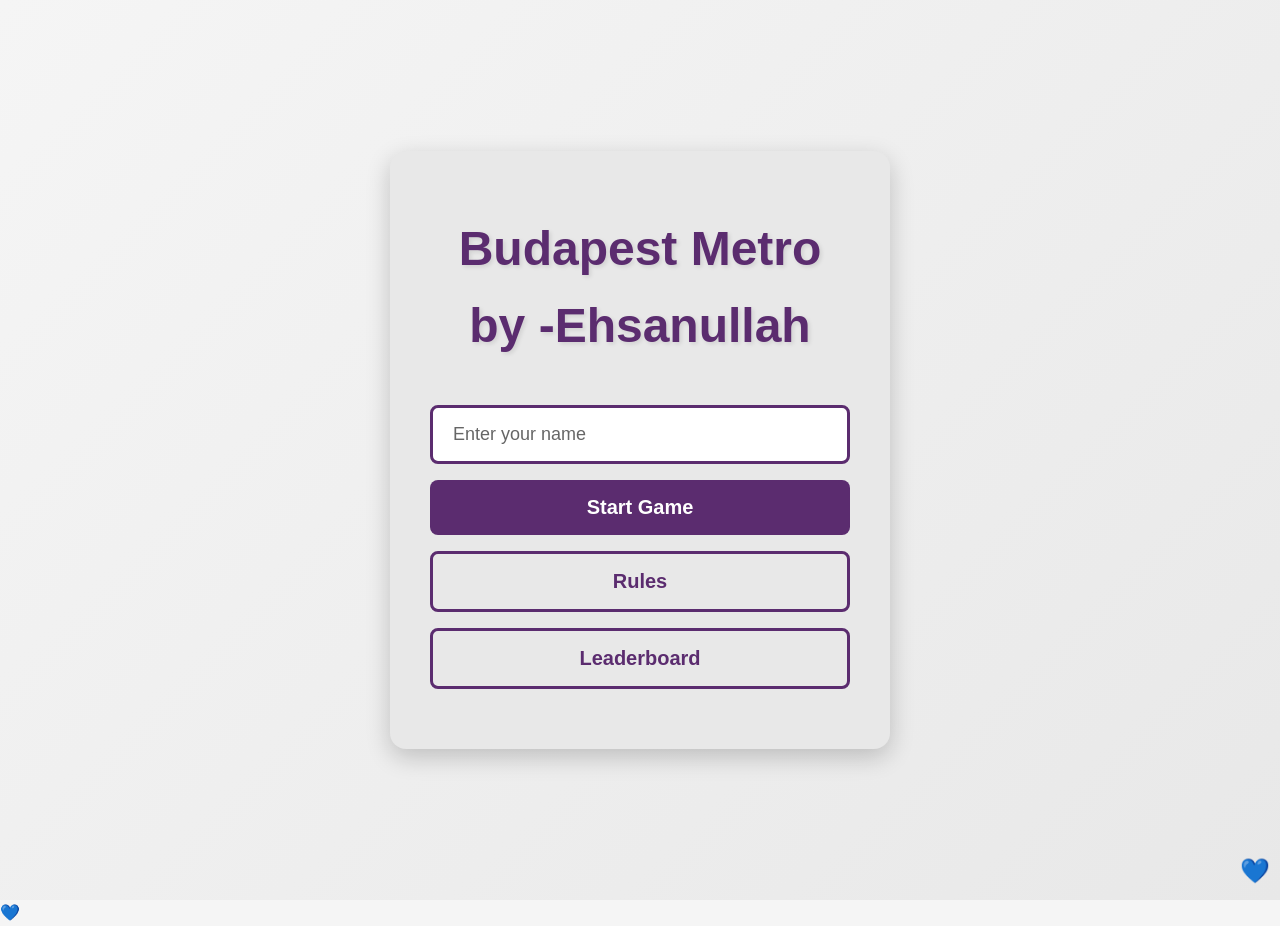
==== commit f87138d6: "Clean code for submission: removed 82% of comments, updated README_Eng.md, preserved essential docum" ====
--- a/index.html
+++ b/index.html
@@ -3,9 +3,9 @@
 <head>
   <meta charset="UTF-8">
   <meta name="viewport" content="width=device-width, initial-scale=1.0">
-  <title>Budapest Metrói - Metro Building Game</title>
+  <title>Budapest metro - Metro Building Game</title>
   
-  <!-- CSS Files -->
+  
   <link rel="stylesheet" href="css/styles.css">
   <link rel="stylesheet" href="css/menu.css">
   <link rel="stylesheet" href="css/game.css">
@@ -13,21 +13,21 @@
 </head>
 <body>
   
-  <!-- Menu Screen -->
+  
   <div id="menu-screen" class="screen">
     <div class="menu-container">
-      <h1 class="menu-title">Budapest Metrói</h1>
+      <h1 class="menu-title">Budapest Metro by -Ehsanullah</h1>
       
       <div class="menu-form">
         <input type="text" id="player-name-input" class="name-input" placeholder="Enter your name" maxlength="30">
-        <button id="start-game-btn" class="menu-button">Játék indítása</button>
-        <button id="rules-btn" class="menu-button secondary">Szabályok</button>
+        <button id="start-game-btn" class="menu-button">Start Game</button>
+        <button id="rules-btn" class="menu-button secondary">Rules</button>
         <button id="leaderboard-btn" class="menu-button secondary">Leaderboard</button>
       </div>
     </div>
   </div>
 
-  <!-- Rules Modal -->
+  
   <div id="rules-modal" class="modal hidden">
     <div class="modal-content">
       <button id="close-rules-btn" class="close-btn">&times;</button>
@@ -62,22 +62,22 @@
     </div>
   </div>
 
-  <!-- Leaderboard Modal -->
+  
   <div id="leaderboard-modal" class="modal hidden">
     <div class="modal-content">
       <button id="close-leaderboard-btn" class="close-btn">&times;</button>
       <h2>Leaderboard</h2>
       <div id="leaderboard-content" class="leaderboard-content">
-        <!-- Populated by JavaScript -->
+        
       </div>
     </div>
   </div>
 
-  <!-- Game Screen -->
+  
   <div id="game-screen" class="screen hidden">
     <div class="game-layout">
       
-      <!-- Left: Game Grid -->
+      
       <div class="grid-section">
         <div class="game-header">
           <div class="player-info">
@@ -95,14 +95,14 @@
         </div>
         
         <div id="grid-container" class="grid-container">
-          <!-- Grid populated by JavaScript -->
+          
         </div>
       </div>
 
-      <!-- Right: Info Panel -->
+      
       <div class="info-panel">
         
-        <!-- Current Card -->
+        
         <div class="card-section">
           <h3>Current Card</h3>
           <div id="card-display" class="card-display">
@@ -114,23 +114,23 @@
           </div>
         </div>
 
-        <!-- Round Info -->
+        
         <div class="round-section">
           <h3>Round <span id="round-number">1</span>/4</h3>
           <div id="round-order-display" class="round-order">
-            <!-- Populated by JavaScript -->
+            
           </div>
         </div>
 
-        <!-- Scoring Panel -->
+        
         <div class="scoring-section">
           <h3>Scoring</h3>
           <div id="score-display" class="score-display">
-            <!-- Populated by JavaScript -->
+            
           </div>
         </div>
 
-        <!-- Actions -->
+        
         <div class="game-actions">
           <button id="end-round-btn" class="btn btn-secondary hidden">End Round</button>
           <button id="back-to-menu-btn" class="btn btn-secondary">Back to Menu</button>
@@ -140,7 +140,7 @@
     </div>
   </div>
 
-  <!-- JavaScript Files (Load in order) -->
+  
   <script src="js/constants.js"></script>
   <script src="js/models/Station.js"></script>
   <script src="js/models/Card.js"></script>
--- a/css/styles.css
+++ b/css/styles.css
@@ -1,7 +1,7 @@
-/* Global Styles and CSS Variables */
+
 
 :root {
-  /* Colors */
+  
   --primary-purple: #5B2C6F;
   --primary-purple-light: #7B3C8F;
   --primary-purple-dark: #4B1C5F;
@@ -21,31 +21,31 @@
   --white: #ffffff;
   --black: #000000;
   
-  /* Spacing */
+  
   --spacing-xs: 4px;
   --spacing-sm: 8px;
   --spacing-md: 16px;
   --spacing-lg: 24px;
   --spacing-xl: 32px;
   
-  /* Border Radius */
+  
   --radius-sm: 4px;
   --radius-md: 8px;
   --radius-lg: 12px;
   --radius-xl: 16px;
   
-  /* Shadows */
+  
   --shadow-sm: 0 2px 4px rgba(0, 0, 0, 0.1);
   --shadow-md: 0 4px 12px rgba(0, 0, 0, 0.15);
   --shadow-lg: 0 8px 24px rgba(0, 0, 0, 0.2);
   
-  /* Transitions */
+  
   --transition-fast: 0.15s ease;
   --transition-normal: 0.3s ease;
   --transition-slow: 0.5s ease;
 }
 
-/* Reset and Base Styles */
+
 * {
   margin: 0;
   padding: 0;
@@ -60,7 +60,7 @@
   overflow-x: hidden;
 }
 
-/* Screen Management */
+
 .screen {
   min-height: 100vh;
   display: flex;
@@ -73,7 +73,7 @@
   display: none;
 }
 
-/* Buttons */
+
 .btn {
   padding: 12px 24px;
   font-size: 16px;
@@ -120,7 +120,7 @@
   color: var(--white);
 }
 
-/* Modal Styles */
+
 .modal {
   position: fixed;
   top: 0;
@@ -194,7 +194,7 @@
   margin-bottom: var(--spacing-xs);
 }
 
-/* Utility Classes */
+
 .hidden {
   display: none !important;
 }
@@ -211,7 +211,7 @@
 .mb-md { margin-bottom: var(--spacing-md); }
 .mb-lg { margin-bottom: var(--spacing-lg); }
 
-/* Responsive Design */
+
 @media (max-width: 1200px) {
   .game-layout {
     flex-direction: column;
--- a/css/menu.css
+++ b/css/menu.css
@@ -1,4 +1,4 @@
-/* Menu Screen Styles */
+
 
 #menu-screen {
   background: linear-gradient(135deg, var(--bg-light) 0%, var(--bg-medium) 100%);
@@ -84,7 +84,7 @@
   color: var(--white);
 }
 
-/* Leaderboard Styles */
+
 .leaderboard-content {
   max-height: 400px;
   overflow-y: auto;
@@ -120,7 +120,7 @@
   font-style: italic;
 }
 
-/* Responsive Menu */
+
 @media (max-width: 768px) {
   .menu-container {
     padding: 40px 24px;
--- a/css/game.css
+++ b/css/game.css
@@ -1,4 +1,4 @@
-/* Game Screen Layout */
+
 
 #game-screen {
   padding: var(--spacing-md);
@@ -14,7 +14,7 @@
   margin: 0 auto;
 }
 
-/* Grid Section */
+
 .grid-section {
   background: var(--bg-medium);
   border-radius: var(--radius-lg);
@@ -60,7 +60,7 @@
   font-weight: bold;
 }
 
-/* Info Panel */
+
 .info-panel {
   display: flex;
   flex-direction: column;
@@ -85,7 +85,7 @@
   font-weight: 600;
 }
 
-/* Card Display */
+
 .card-display {
   min-height: 140px;
   display: flex;
@@ -195,7 +195,7 @@
   flex: 1;
 }
 
-/* Round Section */
+
 .round-order {
   display: flex;
   gap: var(--spacing-sm);
@@ -224,11 +224,27 @@
   opacity: 0.5;
 }
 
-/* Scoring Section */
+
 .score-display {
   display: flex;
   flex-direction: column;
   gap: var(--spacing-sm);
+}
+
+.score-placeholder {
+  color: var(--text-light);
+  font-style: italic;
+  text-align: center;
+  padding: var(--spacing-md);
+}
+
+.score-section-title {
+  font-weight: 600;
+  color: var(--primary-purple);
+  margin-top: var(--spacing-sm);
+  margin-bottom: var(--spacing-xs);
+  font-size: 14px;
+  text-transform: uppercase;
 }
 
 .score-item {
@@ -256,6 +272,7 @@
   color: var(--white);
   font-size: 18px;
   font-weight: bold;
+  margin-top: var(--spacing-xs);
 }
 
 .score-item.total .label,
@@ -263,14 +280,14 @@
   color: var(--white);
 }
 
-/* Game Actions */
+
 .game-actions {
   display: flex;
   flex-direction: column;
   gap: var(--spacing-sm);
 }
 
-/* Responsive Game Layout */
+
 @media (max-width: 1200px) {
   .game-layout {
     grid-template-columns: 1fr;
--- a/css/grid.css
+++ b/css/grid.css
@@ -1,4 +1,4 @@
-/* Grid and Station Styles */
+
 
 .grid-container {
   background: var(--white);
@@ -17,7 +17,7 @@
   position: relative;
 }
 
-/* Grid Cell */
+
 .grid-cell {
   aspect-ratio: 1;
   display: flex;
@@ -56,7 +56,7 @@
   cursor: not-allowed;
 }
 
-/* Station Styles */
+
 .station {
   width: 80%;
   height: 80%;
@@ -80,7 +80,7 @@
   box-shadow: var(--shadow-md);
 }
 
-/* Starting Stations */
+
 .station.start-m1 {
   background: var(--metro-m1);
   color: var(--black);
@@ -101,7 +101,7 @@
   color: var(--white);
 }
 
-/* Joker Station */
+
 .station.joker {
   background: var(--black);
   color: var(--white);
@@ -120,7 +120,7 @@
   font-weight: normal;
 }
 
-/* Train Station Icon */
+
 .train-icon {
   position: absolute;
   bottom: -6px;
@@ -138,7 +138,7 @@
   z-index: 3;
 }
 
-/* Danube River */
+
 .danube-river {
   position: absolute;
   left: 50%;
@@ -156,7 +156,7 @@
   border-right: 2px dashed rgba(74, 144, 226, 0.5);
 }
 
-/* Segment Lines */
+
 .segment-line {
   position: absolute;
   pointer-events: none;
@@ -169,13 +169,13 @@
   stroke-linecap: round;
 }
 
-/* Segment Colors */
+
 .segment-m1 { stroke: var(--metro-m1); }
 .segment-m2 { stroke: var(--metro-m2); }
 .segment-m3 { stroke: var(--metro-m3); }
 .segment-m4 { stroke: var(--metro-m4); }
 
-/* Visited Stations */
+
 .station.visited {
   box-shadow: 0 0 0 3px rgba(0, 0, 0, 0.2);
 }
@@ -196,7 +196,7 @@
   box-shadow: 0 0 0 3px var(--metro-m4);
 }
 
-/* Junction Indicators */
+
 .station.junction-2 {
   box-shadow: 0 0 0 4px rgba(91, 44, 111, 0.5);
 }
@@ -219,7 +219,7 @@
   }
 }
 
-/* Endpoint Indicators */
+
 .station.endpoint {
   animation: glow 1.5s ease-in-out infinite;
 }
@@ -233,7 +233,7 @@
   }
 }
 
-/* Heavy Traffic Station (Abilities Mode) */
+
 .station.heavy-traffic::before {
   content: '2×';
   position: absolute;
@@ -248,7 +248,7 @@
   z-index: 4;
 }
 
-/* Responsive Grid */
+
 @media (max-width: 768px) {
   .game-grid {
     gap: 4px;
